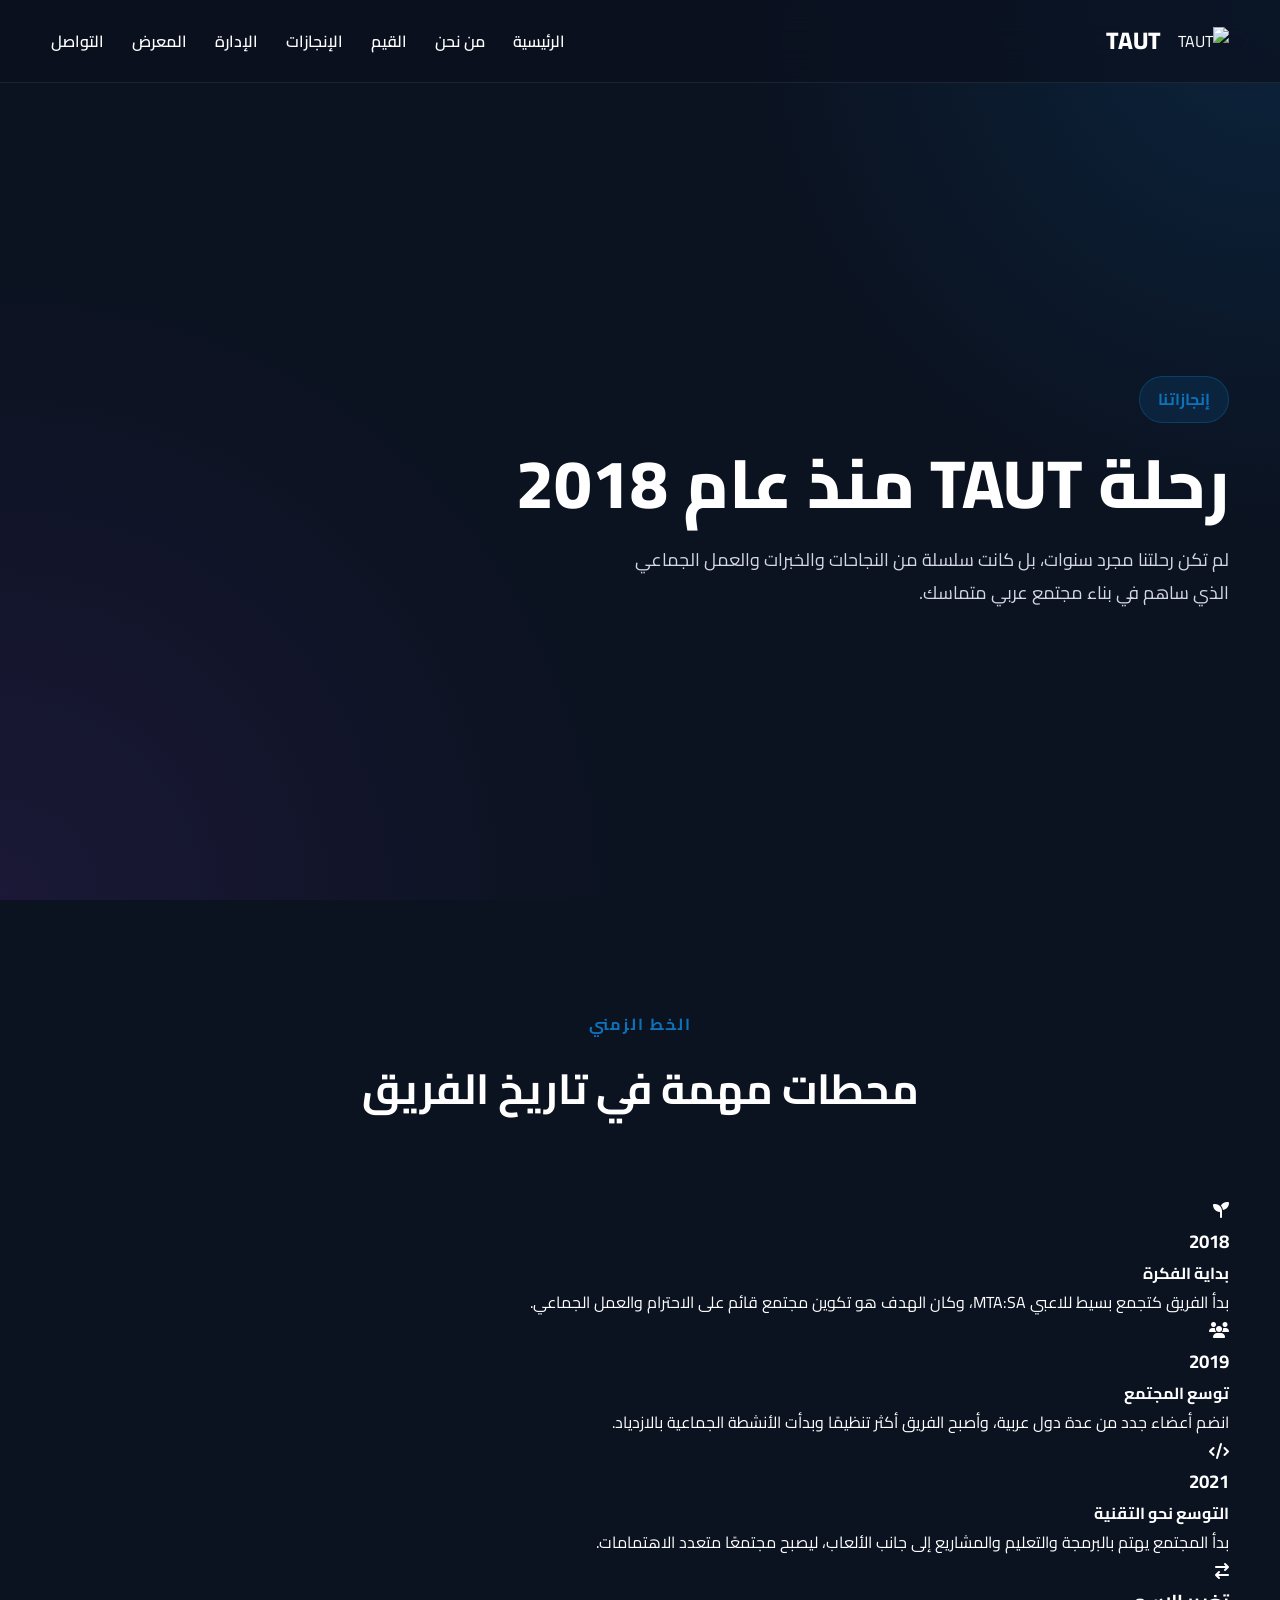
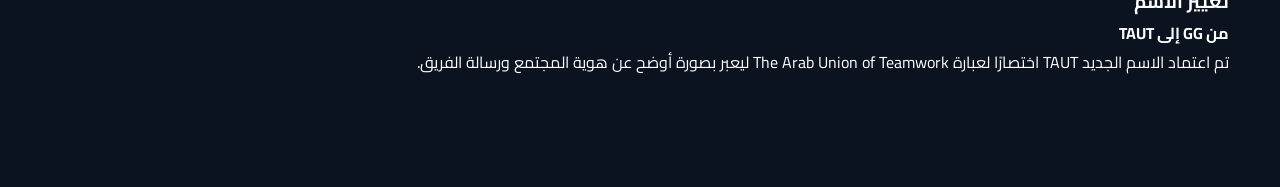
==== achievements.html @ 204c21ec "Create achievements.html" ====
<!DOCTYPE html>
<html lang="ar" dir="rtl">

<head>

    <meta charset="UTF-8">
    <meta name="viewport" content="width=device-width, initial-scale=1.0">

    <title>الإنجازات | TAUT International Team</title>

    <meta name="description"
        content="تعرف على مسيرة وإنجازات فريق TAUT International Team منذ تأسيسه عام 2018.">

    <link rel="icon" href="assets/images/logo.png">

    <link rel="stylesheet"
        href="https://cdnjs.cloudflare.com/ajax/libs/font-awesome/6.7.2/css/all.min.css">

    <link rel="preconnect" href="https://fonts.googleapis.com">

    <link rel="preconnect" href="https://fonts.gstatic.com" crossorigin>

    <link href="https://fonts.googleapis.com/css2?family=Cairo:wght@300;400;500;600;700;800&display=swap"
        rel="stylesheet">

    <link rel="stylesheet" href="assets/css/style.css">
    <link rel="stylesheet" href="assets/css/responsive.css">

</head>

<body>

<header>

    <div class="container">

        <a href="index.html" class="logo">

            <img src="assets/images/logo.png" alt="TAUT">

            <span>TAUT</span>

        </a>

        <nav>

            <ul>

                <li><a href="index.html">الرئيسية</a></li>

                <li><a href="about.html">من نحن</a></li>

                <li><a href="values.html">القيم</a></li>

                <li><a class="active" href="achievements.html">الإنجازات</a></li>

                <li><a href="team.html">الإدارة</a></li>

                <li><a href="gallery.html">المعرض</a></li>

                <li><a href="contact.html">التواصل</a></li>

            </ul>

        </nav>

    </div>

</header>

<section class="hero small-hero">

    <div class="container">

        <div class="hero-text">

            <span class="badge">إنجازاتنا</span>

            <h1>رحلة TAUT منذ عام 2018</h1>

            <p>

                لم تكن رحلتنا مجرد سنوات، بل كانت سلسلة من
                النجاحات والخبرات والعمل الجماعي الذي ساهم
                في بناء مجتمع عربي متماسك.

            </p>

        </div>

    </div>

</section>

<section class="section">

<div class="container">

<div class="section-title">

<span>الخط الزمني</span>

<h2>محطات مهمة في تاريخ الفريق</h2>

</div>

<div class="timeline">

<div class="timeline-item">

<div class="timeline-icon">

<i class="fa-solid fa-seedling"></i>

</div>

<div class="timeline-content">

<h3>2018</h3>

<h4>بداية الفكرة</h4>

<p>

بدأ الفريق كتجمع بسيط للاعبي MTA:SA،
وكان الهدف هو تكوين مجتمع قائم على
الاحترام والعمل الجماعي.

</p>

</div>

</div>

<div class="timeline-item">

<div class="timeline-icon">

<i class="fa-solid fa-users"></i>

</div>

<div class="timeline-content">

<h3>2019</h3>

<h4>توسع المجتمع</h4>

<p>

انضم أعضاء جدد من عدة دول عربية،
وأصبح الفريق أكثر تنظيمًا وبدأت
الأنشطة الجماعية بالازدياد.

</p>

</div>

</div>

<div class="timeline-item">

<div class="timeline-icon">

<i class="fa-solid fa-code"></i>

</div>

<div class="timeline-content">

<h3>2021</h3>

<h4>التوسع نحو التقنية</h4>

<p>

بدأ المجتمع يهتم بالبرمجة والتعليم
والمشاريع إلى جانب الألعاب،
ليصبح مجتمعًا متعدد الاهتمامات.

</p>

</div>

</div>

<div class="timeline-item">

<div class="timeline-icon">

<i class="fa-solid fa-arrow-right-arrow-left"></i>

</div>

<div class="timeline-content">

<h3>تغيير الاسم</h3>

<h4>من GG إلى TAUT</h4>

<p>

تم اعتماد الاسم الجديد
TAUT اختصارًا لعبارة

The Arab Union of Teamwork

ليعبر بصورة أوضح عن
هوية المجتمع ورسالة الفريق.

</p>

</div>

</div>
---- assets/css/style.css ----
/* ==========================================================
   TAUT International Team
   Main Stylesheet
   ========================================================== */

/* Google Font */

@import url('https://fonts.googleapis.com/css2?family=Cairo:wght@300;400;500;600;700;800&display=swap');

/* ===========================
   Variables
=========================== */

:root{

    --primary:#0E72B8;
    --secondary:#56318C;
    --accent:#7B5BFF;

    --dark:#0B1220;
    --dark-2:#121B2E;

    --white:#ffffff;
    --text:#d4d8e2;
    --gray:#9aa4b8;

    --border:rgba(255,255,255,.08);

    --radius:18px;

    --transition:.35s ease;

    --shadow:
    0 15px 45px rgba(0,0,0,.30);

}

/* ===========================
   Reset
=========================== */

*{

    margin:0;
    padding:0;
    box-sizing:border-box;

}

html{

    scroll-behavior:smooth;

}

body{

    font-family:"Cairo",sans-serif;

    background:var(--dark);

    color:var(--white);

    overflow-x:hidden;

    line-height:1.8;

}

img{

    max-width:100%;

    display:block;

}

a{

    color:inherit;

    text-decoration:none;

}

ul{

    list-style:none;

}

button{

    border:none;

    cursor:pointer;

    font-family:inherit;

}

/* ===========================
   Scrollbar
=========================== */

::-webkit-scrollbar{

    width:11px;

}

::-webkit-scrollbar-track{

    background:#111827;

}

::-webkit-scrollbar-thumb{

    background:linear-gradient(
    180deg,
    var(--primary),
    var(--secondary));

    border-radius:20px;

}

/* ===========================
   Container
=========================== */

.container{

    width:min(1180px,92%);

    margin:auto;

}

/* ===========================
   Sections
=========================== */

.section{

    padding:110px 0;

}

.section-title{

    text-align:center;

    margin-bottom:70px;

}

.section-title span{

    display:inline-block;

    color:var(--primary);

    font-weight:700;

    letter-spacing:2px;

    margin-bottom:12px;

}

.section-title h2{

    font-size:42px;

    margin-bottom:20px;

}

.section-title p{

    max-width:760px;

    margin:auto;

    color:var(--text);

}

/* ===========================
   Buttons
=========================== */

.btn{

    display:inline-flex;

    align-items:center;

    justify-content:center;

    padding:14px 34px;

    border-radius:50px;

    transition:var(--transition);

    font-weight:700;

}

.btn.primary{

    background:linear-gradient(
    90deg,
    var(--primary),
    var(--secondary));

    color:#fff;

}

.btn.secondary{

    border:2px solid var(--primary);

    color:#fff;

}

.btn:hover{

    transform:translateY(-5px);

    box-shadow:0 12px 35px rgba(14,114,184,.35);

}

/* ===========================
   Loader
=========================== */

#loader{

    position:fixed;

    inset:0;

    background:var(--dark);

    display:flex;

    justify-content:center;

    align-items:center;

    z-index:99999;

    transition:.6s;

}

.loader-logo{

    width:130px;

    animation:loaderSpin 3s linear infinite;

}

@keyframes loaderSpin{

    from{

        transform:rotate(0);

    }

    to{

        transform:rotate(360deg);

    }

}

/* ===========================
   Scroll Top
=========================== */

#scrollTop{

    position:fixed;

    right:30px;

    bottom:30px;

    width:52px;

    height:52px;

    border-radius:50%;

    background:linear-gradient(
    135deg,
    var(--primary),
    var(--secondary));

    color:#fff;

    display:flex;

    justify-content:center;

    align-items:center;

    opacity:0;

    visibility:hidden;

    transition:var(--transition);

    z-index:999;

    box-shadow:var(--shadow);

}

#scrollTop.active{

    opacity:1;

    visibility:visible;

}

/* ===========================
   Header
=========================== */

header{

    position:fixed;

    top:0;

    right:0;

    width:100%;

    z-index:999;

    backdrop-filter:blur(18px);

    background:rgba(10,16,30,.70);

    border-bottom:1px solid var(--border);

}

header .container{

    height:82px;

    display:flex;

    justify-content:space-between;

    align-items:center;

}

.logo{

    display:flex;

    align-items:center;

    gap:14px;

}

.logo img{

    width:54px;

}

.logo span{

    font-size:24px;

    font-weight:800;

    color:#fff;

}

nav ul{

    display:flex;

    gap:28px;

}

nav a{

    position:relative;

    font-weight:600;

    transition:var(--transition);

}

nav a::after{

    content:"";

    position:absolute;

    right:0;

    bottom:-8px;

    width:0;

    height:2px;

    background:var(--primary);

    transition:.3s;

}

nav a:hover{

    color:var(--primary);

}

nav a:hover::after{

    width:100%;

}

.header-buttons{

    display:flex;

    align-items:center;

    gap:15px;

}

#themeToggle,
.menu-btn{

    width:48px;

    height:48px;

    border-radius:50%;

    display:flex;

    justify-content:center;

    align-items:center;

    background:rgba(255,255,255,.05);

    color:#fff;

    transition:var(--transition);

}

#themeToggle:hover,
.menu-btn:hover{

    background:var(--primary);

}

.menu-btn{

    display:none;

}
/* ==========================================
   HERO SECTION
========================================== */

.hero{

    position:relative;

    min-height:100vh;

    display:flex;

    align-items:center;

    overflow:hidden;

    padding-top:120px;

    background:
    radial-gradient(circle at top right,#0e72b82f,transparent 35%),
    radial-gradient(circle at bottom left,#56318c35,transparent 40%),
    var(--dark);

}

#particles-js{

    position:absolute;

    inset:0;

    z-index:0;

}

.hero-content{

    position:relative;

    z-index:2;

    display:grid;

    grid-template-columns:repeat(2,1fr);

    align-items:center;

    gap:70px;

}

.hero-text h1{

    font-size:68px;

    line-height:1.2;

    margin:20px 0;

    font-weight:800;

}

.hero-text h1 span{

    background:linear-gradient(
    90deg,
    var(--primary),
    var(--accent));

    -webkit-background-clip:text;

    -webkit-text-fill-color:transparent;

}

.hero-text p{

    color:var(--text);

    font-size:18px;

    max-width:600px;

    margin-bottom:35px;

}

.badge{

    display:inline-block;

    padding:8px 18px;

    border-radius:50px;

    background:rgba(14,114,184,.15);

    color:var(--primary);

    border:1px solid rgba(14,114,184,.35);

    font-weight:700;

}

.hero-buttons{

    display:flex;

    gap:18px;

    margin-top:35px;

}

.hero-image{

    display:flex;

    justify-content:center;

    align-items:center;

}

.hero-image img{

    width:420px;

    filter:
    drop-shadow(0 0 35px rgba(14,114,184,.35));

    animation:floating 5s ease-in-out infinite;

}

@keyframes floating{

    0%{

        transform:translateY(0);

    }

    50%{

        transform:translateY(-18px);

    }

    100%{

        transform:translateY(0);

    }

}

/* ==========================================
   ABOUT
========================================== */

.about-grid{

    display:grid;

    grid-template-columns:1fr 1fr;

    gap:70px;

    align-items:center;

}

.about-image img{

    width:100%;

    border-radius:25px;

    box-shadow:var(--shadow);

}

.about-content h3{

    font-size:34px;

    margin-bottom:20px;

}

.about-content p{

    color:var(--text);

    margin-bottom:35px;

}

.about-boxes{

    display:grid;

    grid-template-columns:repeat(3,1fr);

    gap:20px;

}

.about-boxes .box{

    background:rgba(255,255,255,.04);

    border:1px solid var(--border);

    border-radius:20px;

    padding:30px;

    transition:.35s;

}

.about-boxes .box:hover{

    transform:translateY(-8px);

    border-color:var(--primary);

}

.about-boxes i{

    font-size:34px;

    color:var(--primary);

    margin-bottom:18px;

}

.about-boxes h4{

    margin-bottom:12px;

}

.about-boxes p{

    color:var(--gray);

    font-size:15px;

    margin:0;

}

/* ==========================================
   VISION
========================================== */

.vision{

    background:#0d1728;

}

.vision-grid{

    display:grid;

    grid-template-columns:repeat(2,1fr);

    gap:35px;

}

.vision-card{

    background:rgba(255,255,255,.05);

    border:1px solid var(--border);

    border-radius:22px;

    padding:45px;

    text-align:center;

    transition:.35s;

}

.vision-card:hover{

    transform:translateY(-10px);

    border-color:var(--primary);

    box-shadow:0 20px 45px rgba(0,0,0,.35);

}

.vision-card i{

    font-size:55px;

    color:var(--primary);

    margin-bottom:25px;

}

.vision-card h3{

    margin-bottom:20px;

    font-size:28px;

}

.vision-card p{

    color:var(--text);

}

/* ==========================================
   GOALS
========================================== */

.goals-grid{

    display:grid;

    grid-template-columns:repeat(4,1fr);

    gap:28px;

}

.goal-card{

    background:rgba(255,255,255,.04);

    border:1px solid var(--border);

    border-radius:20px;

    padding:35px;

    text-align:center;

    transition:.35s;

}

.goal-card:hover{

    transform:translateY(-12px);

    border-color:var(--accent);

    box-shadow:0 20px 40px rgba(0,0,0,.30);

}

.goal-card i{

    font-size:50px;

    color:var(--primary);

    margin-bottom:20px;

}

.goal-card h3{

    margin-bottom:15px;

    font-size:24px;

}

.goal-card p{

    color:var(--gray);

    font-size:16px;

}
/* ==========================================
   VALUES
========================================== */

.values{

    background:#0d1728;

}

.values-grid{

    display:grid;

    grid-template-columns:repeat(3,1fr);

    gap:30px;

}

.value-card{

    background:rgba(255,255,255,.05);

    border:1px solid var(--border);

    border-radius:20px;

    padding:40px 30px;

    text-align:center;

    transition:var(--transition);

    position:relative;

    overflow:hidden;

}

.value-card::before{

    content:"";

    position:absolute;

    top:0;

    right:-100%;

    width:100%;

    height:4px;

    background:linear-gradient(
    90deg,
    var(--primary),
    var(--secondary));

    transition:.4s;

}

.value-card:hover::before{

    right:0;

}

.value-card:hover{

    transform:translateY(-10px);

    border-color:var(--primary);

    box-shadow:0 20px 40px rgba(0,0,0,.35);

}

.value-card i{

    font-size:52px;

    color:var(--primary);

    margin-bottom:20px;

}

.value-card h3{

    font-size:24px;

    margin-bottom:15px;

}

.value-card p{

    color:var(--gray);

    font-size:15px;

}

/* ==========================================
   STATISTICS
========================================== */

.statistics{

    padding:90px 0;

    background:

    linear-gradient(

        135deg,

        rgba(14,114,184,.15),

        rgba(86,49,140,.15)

    );

}

.stats-grid{

    display:grid;

    grid-template-columns:repeat(4,1fr);

    gap:30px;

}

.stat{

    background:rgba(255,255,255,.05);

    border:1px solid var(--border);

    border-radius:22px;

    padding:45px 20px;

    text-align:center;

    transition:var(--transition);

}

.stat:hover{

    transform:translateY(-10px);

    border-color:var(--primary);

}

.stat h2{

    font-size:52px;

    color:var(--primary);

    margin-bottom:10px;

    font-weight:800;

}

.stat span{

    color:var(--text);

    font-size:18px;

}

/* ==========================================
   TEAM
========================================== */

.team{

    background:var(--dark);

}

.team-grid{

    display:grid;

    grid-template-columns:repeat(3,1fr);

    gap:35px;

}

.member{

    background:rgba(255,255,255,.05);

    border:1px solid var(--border);

    border-radius:22px;

    text-align:center;

    padding:35px;

    transition:.4s;

}

.member:hover{

    transform:translateY(-12px);

    border-color:var(--primary);

    box-shadow:0 20px 40px rgba(0,0,0,.35);

}

.member img{

    width:140px;

    height:140px;

    margin:auto;

    border-radius:50%;

    border:5px solid rgba(14,114,184,.35);

    margin-bottom:25px;

    object-fit:cover;

}

.member h3{

    font-size:24px;

    margin-bottom:8px;

}

.member span{

    color:var(--primary);

    font-weight:600;

    display:block;

    margin-bottom:20px;

}

.member p{

    color:var(--gray);

    font-size:15px;

    line-height:1.8;

}

.member .social{

    display:flex;

    justify-content:center;

    gap:15px;

    margin-top:20px;

}

.member .social a{

    width:42px;

    height:42px;

    display:flex;

    align-items:center;

    justify-content:center;

    border-radius:50%;

    background:rgba(255,255,255,.08);

    transition:var(--transition);

}

.member .social a:hover{

    background:var(--primary);

    color:#fff;

}
/* ==========================================
   GALLERY
========================================== */

.gallery{

    background:#0d1728;

}

.gallery-grid{

    display:grid;

    grid-template-columns:repeat(3,1fr);

    gap:25px;

}

.gallery-grid img{

    width:100%;

    height:280px;

    object-fit:cover;

    border-radius:20px;

    transition:.4s;

    cursor:pointer;

    border:1px solid var(--border);

}

.gallery-grid img:hover{

    transform:scale(1.05);

    box-shadow:0 20px 45px rgba(0,0,0,.35);

}

/* ==========================================
   CONTACT
========================================== */

.contact-wrapper{

    display:grid;

    grid-template-columns:1fr 1fr;

    gap:50px;

    align-items:start;

}

.contact-info{

    display:flex;

    flex-direction:column;

    gap:25px;

}

.contact-info .item{

    display:flex;

    align-items:center;

    gap:20px;

    background:rgba(255,255,255,.05);

    border:1px solid var(--border);

    padding:25px;

    border-radius:18px;

}

.contact-info .item i{

    width:60px;

    height:60px;

    display:flex;

    justify-content:center;

    align-items:center;

    border-radius:50%;

    background:linear-gradient(
    135deg,
    var(--primary),
    var(--secondary));

    color:#fff;

    font-size:22px;

}

.contact-form{

    background:rgba(255,255,255,.05);

    border:1px solid var(--border);

    border-radius:22px;

    padding:35px;

}

.contact-form input,
.contact-form textarea{

    width:100%;

    padding:16px 20px;

    margin-bottom:18px;

    border:none;

    outline:none;

    border-radius:12px;

    background:#182235;

    color:#fff;

    font-family:inherit;

}

.contact-form textarea{

    resize:vertical;

    min-height:180px;

}

/* ==========================================
   FOOTER
========================================== */

footer{

    background:#08111f;

    padding-top:70px;

}

.footer-grid{

    display:grid;

    grid-template-columns:2fr 1fr 1fr;

    gap:50px;

    padding-bottom:50px;

}

.footer-logo{

    width:90px;

    margin-bottom:20px;

}

.footer-grid p{

    color:var(--gray);

}

.footer-grid h3{

    margin-bottom:20px;

}

.footer-grid ul{

    display:flex;

    flex-direction:column;

    gap:14px;

}

.footer-grid ul a{

    color:var(--gray);

    transition:.3s;

}

.footer-grid ul a:hover{

    color:var(--primary);

}

.social-links{

    display:flex;

    gap:15px;

}

.social-links a{

    width:48px;

    height:48px;

    display:flex;

    justify-content:center;

    align-items:center;

    border-radius:50%;

    background:rgba(255,255,255,.08);

    transition:.35s;

}

.social-links a:hover{

    background:var(--primary);

    transform:translateY(-6px);

}

.copyright{

    text-align:center;

    border-top:1px solid rgba(255,255,255,.08);

    padding:25px;

    color:var(--gray);

}

/* ==========================================
   ANIMATIONS
========================================== */

.fade-up{

    animation:fadeUp .8s ease forwards;

}

@keyframes fadeUp{

    from{

        opacity:0;

        transform:translateY(35px);

    }

    to{

        opacity:1;

        transform:translateY(0);

    }

}

.zoom{

    animation:zoom .7s ease forwards;

}

@keyframes zoom{

    from{

        transform:scale(.9);

        opacity:0;

    }

    to{

        transform:scale(1);

        opacity:1;

    }

}

/* ==========================================
   RESPONSIVE
========================================== */

@media(max-width:1100px){

.hero-content,
.about-grid,
.contact-wrapper,
.footer-grid,
.vision-grid{

grid-template-columns:1fr;

}

.goals-grid,
.values-grid,
.stats-grid,
.team-grid,
.gallery-grid{

grid-template-columns:repeat(2,1fr);

}

.hero{

text-align:center;

}

.hero-buttons{

justify-content:center;

}

.hero-image{

margin-top:40px;

}

}

@media(max-width:768px){

nav{

display:none;

}

.menu-btn{

display:flex;

}

.section-title h2{

font-size:32px;

}

.hero-text h1{

font-size:46px;

}

.about-boxes{

grid-template-columns:1fr;

}

.goals-grid,
.values-grid,
.stats-grid,
.team-grid,
.gallery-grid{

grid-template-columns:1fr;

}

.footer-grid{

text-align:center;

}

.social-links{

justify-content:center;

}

}

@media(max-width:480px){

.section{

padding:70px 0;

}

.hero-text h1{

font-size:36px;

}

.hero-text p{

font-size:16px;

}

.btn{

width:100%;

}

.hero-buttons{

flex-direction:column;

}

.logo span{

font-size:20px;

}

}
---- assets/css/responsive.css ----
/* ==========================================================
   TAUT International Team
   Responsive Styles
========================================================== */

/* ===============================
   Large Devices
================================ */

@media (max-width:1200px){

.container{

width:94%;

}

.hero-content,
.about-grid,
.contact-wrapper{

gap:50px;

}

.hero-text h1{

font-size:58px;

}

}

/* ===============================
   Laptops
================================ */

@media (max-width:992px){

header .container{

height:75px;

}

.hero{

padding-top:140px;

}

.hero-content,
.about-grid,
.vision-grid,
.contact-wrapper,
.footer-grid{

grid-template-columns:1fr;

}

.hero{

text-align:center;

}

.hero-buttons{

justify-content:center;

}

.hero-image{

margin-top:40px;

}

.hero-image img{

width:320px;

}

.goals-grid,
.values-grid,
.stats-grid,
.team-grid,
.gallery-grid{

grid-template-columns:repeat(2,1fr);

}

.about-boxes{

grid-template-columns:repeat(2,1fr);

}

}

/* ===============================
   Tablet
================================ */

@media (max-width:768px){

.menu-btn{

display:flex;

}

nav{

position:fixed;

top:82px;

right:-100%;

width:280px;

height:calc(100vh - 82px);

background:#0b1220;

display:flex;

justify-content:center;

align-items:flex-start;

padding-top:40px;

transition:.4s;

border-left:1px solid rgba(255,255,255,.08);

}

nav.active{

right:0;

}

nav ul{

display:flex;

flex-direction:column;

gap:30px;

text-align:center;

}

nav ul li{

width:100%;

}

nav a{

display:block;

font-size:18px;

}

.hero-text h1{

font-size:46px;

}

.section{

padding:80px 0;

}

.section-title h2{

font-size:34px;

}

.about-boxes{

grid-template-columns:1fr;

}

.goals-grid,
.values-grid,
.stats-grid,
.team-grid,
.gallery-grid{

grid-template-columns:1fr;

}

.stat h2{

font-size:42px;

}

.contact-form{

padding:25px;

}

.footer-grid{

text-align:center;

}

.social-links{

justify-content:center;

}

}

/* ===============================
   Mobile
================================ */

@media (max-width:576px){

header .container{

height:70px;

}

.logo img{

width:45px;

}

.logo span{

font-size:20px;

}

.hero{

padding-top:120px;

}

.hero-text h1{

font-size:36px;

line-height:1.4;

}

.hero-text p{

font-size:16px;

}

.hero-buttons{

flex-direction:column;

gap:15px;

}

.btn{

width:100%;

}

.section-title h2{

font-size:28px;

}

.section-title p{

font-size:15px;

}

.about-content h3{

font-size:28px;

}

.vision-card{

padding:30px;

}

.goal-card{

padding:30px;

}

.value-card{

padding:30px;

}

.member{

padding:25px;

}

.member img{

width:110px;

height:110px;

}

.gallery-grid img{

height:220px;

}

.contact-info .item{

flex-direction:column;

text-align:center;

}

.contact-form input,

.contact-form textarea{

padding:14px;

}

.footer-logo{

margin:auto;

margin-bottom:20px;

}

}

/* ===============================
   Small Mobile
================================ */

@media (max-width:400px){

.hero-text h1{

font-size:30px;

}

.hero-image img{

width:250px;

}

.section{

padding:65px 0;

}

.stat h2{

font-size:34px;

}

.value-card i,

.goal-card i,

.vision-card i{

font-size:42px;

}

}
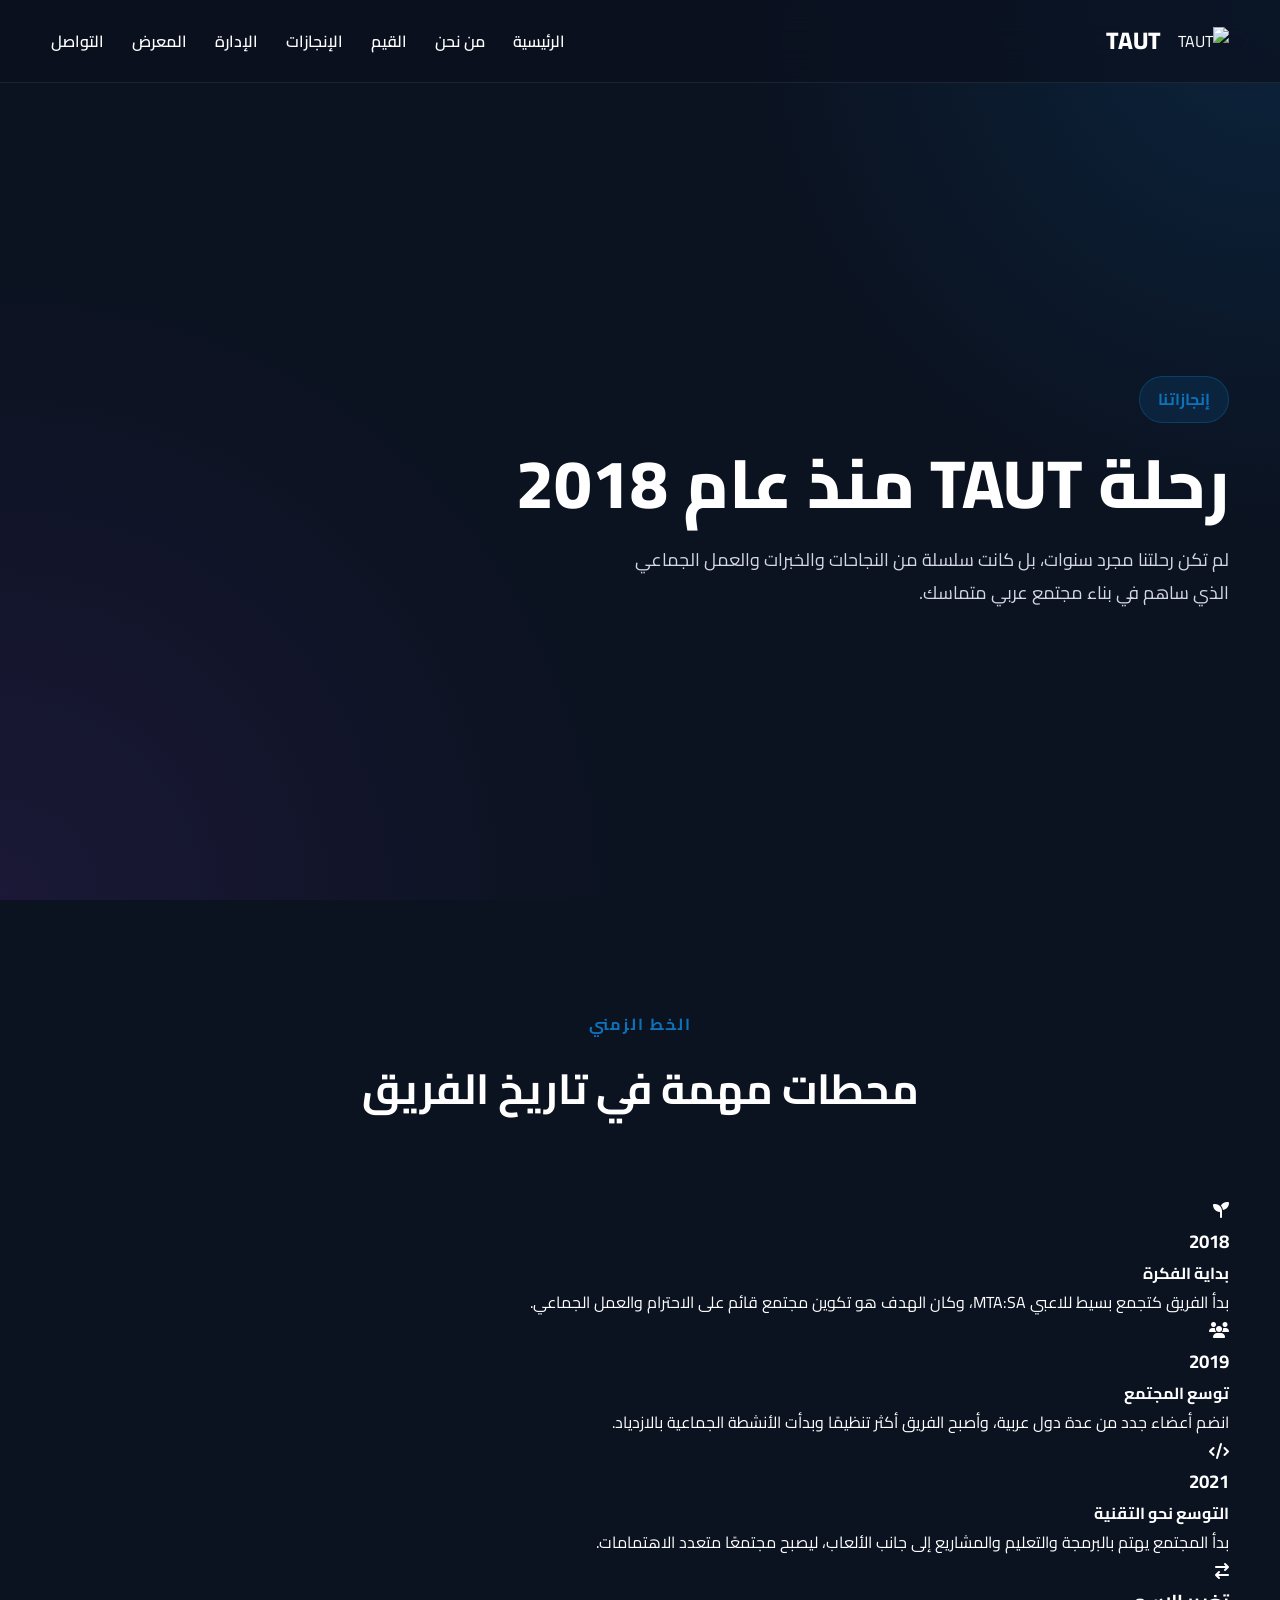
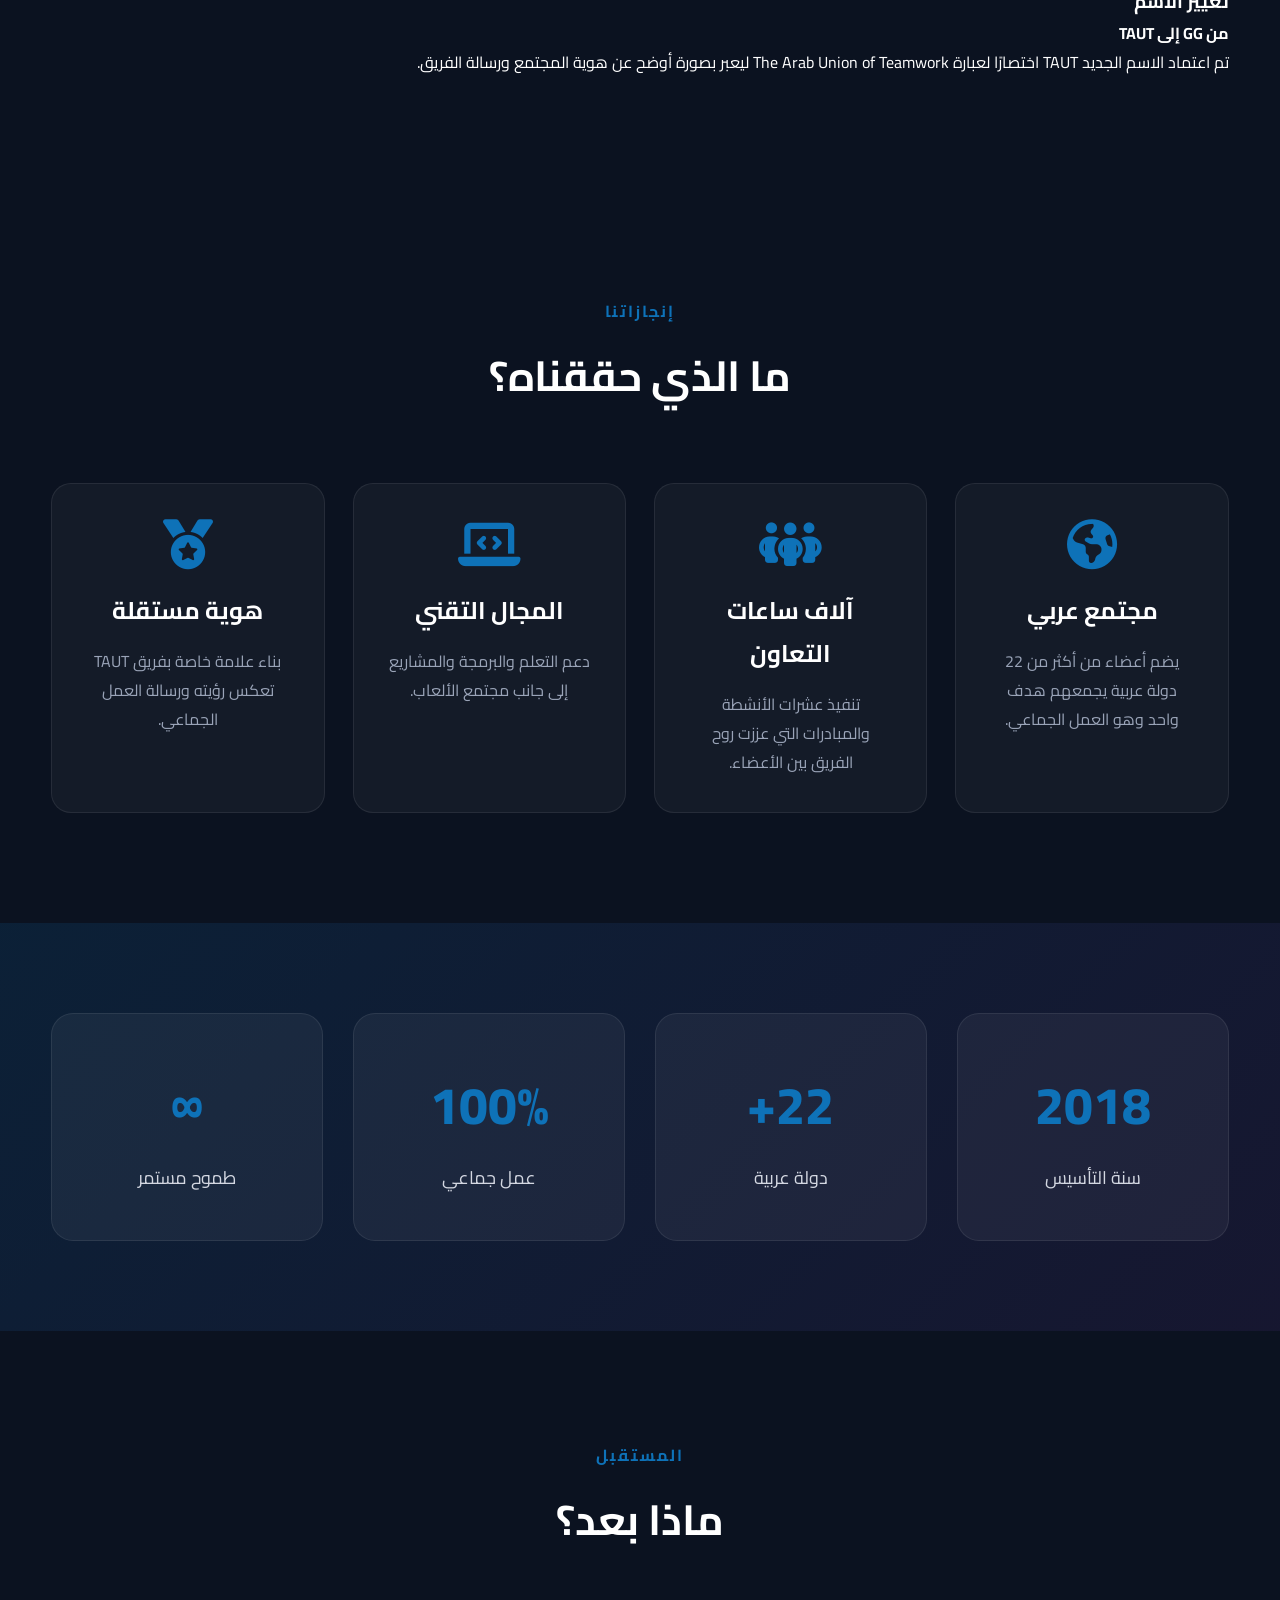
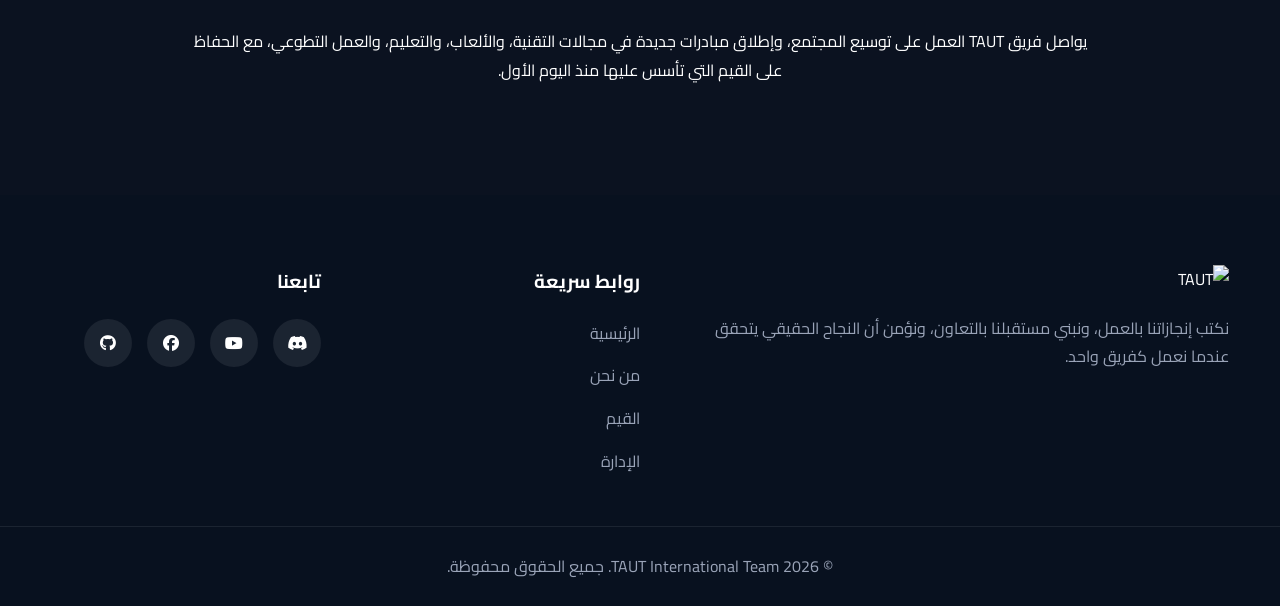
==== commit 284ffeee: "Update achievements.html" ====
--- a/achievements.html
+++ b/achievements.html
@@ -213,3 +213,232 @@
 </div>
 
 </div>
+        </div>
+
+    </div>
+
+</section>
+
+<section class="section">
+
+    <div class="container">
+
+        <div class="section-title">
+
+            <span>إنجازاتنا</span>
+
+            <h2>ما الذي حققناه؟</h2>
+
+        </div>
+
+        <div class="goals-grid">
+
+            <div class="goal-card">
+
+                <i class="fa-solid fa-earth-americas"></i>
+
+                <h3>مجتمع عربي</h3>
+
+                <p>
+
+                    يضم أعضاء من أكثر من 22 دولة عربية
+                    يجمعهم هدف واحد وهو العمل الجماعي.
+
+                </p>
+
+            </div>
+
+            <div class="goal-card">
+
+                <i class="fa-solid fa-people-group"></i>
+
+                <h3>آلاف ساعات التعاون</h3>
+
+                <p>
+
+                    تنفيذ عشرات الأنشطة والمبادرات
+                    التي عززت روح الفريق بين الأعضاء.
+
+                </p>
+
+            </div>
+
+            <div class="goal-card">
+
+                <i class="fa-solid fa-laptop-code"></i>
+
+                <h3>المجال التقني</h3>
+
+                <p>
+
+                    دعم التعلم والبرمجة والمشاريع
+                    إلى جانب مجتمع الألعاب.
+
+                </p>
+
+            </div>
+
+            <div class="goal-card">
+
+                <i class="fa-solid fa-medal"></i>
+
+                <h3>هوية مستقلة</h3>
+
+                <p>
+
+                    بناء علامة خاصة بفريق TAUT
+                    تعكس رؤيته ورسالة العمل الجماعي.
+
+                </p>
+
+            </div>
+
+        </div>
+
+    </div>
+
+</section>
+
+<section class="statistics">
+
+    <div class="container">
+
+        <div class="stats-grid">
+
+            <div class="stat">
+
+                <h2>2018</h2>
+
+                <span>سنة التأسيس</span>
+
+            </div>
+
+            <div class="stat">
+
+                <h2>22+</h2>
+
+                <span>دولة عربية</span>
+
+            </div>
+
+            <div class="stat">
+
+                <h2>100%</h2>
+
+                <span>عمل جماعي</span>
+
+            </div>
+
+            <div class="stat">
+
+                <h2>∞</h2>
+
+                <span>طموح مستمر</span>
+
+            </div>
+
+        </div>
+
+    </div>
+
+</section>
+
+<section class="section">
+
+    <div class="container">
+
+        <div class="section-title">
+
+            <span>المستقبل</span>
+
+            <h2>ماذا بعد؟</h2>
+
+        </div>
+
+        <p style="text-align:center;max-width:900px;margin:auto;">
+
+            يواصل فريق TAUT العمل على توسيع المجتمع،
+            وإطلاق مبادرات جديدة في مجالات التقنية،
+            والألعاب، والتعليم، والعمل التطوعي،
+            مع الحفاظ على القيم التي تأسس عليها منذ
+            اليوم الأول.
+
+        </p>
+
+    </div>
+
+</section>
+
+<footer>
+
+    <div class="container footer-grid">
+
+        <div>
+
+            <img src="assets/images/logo.png"
+                 class="footer-logo"
+                 alt="TAUT">
+
+            <p>
+
+                نكتب إنجازاتنا بالعمل،
+                ونبني مستقبلنا بالتعاون،
+                ونؤمن أن النجاح الحقيقي
+                يتحقق عندما نعمل كفريق واحد.
+
+            </p>
+
+        </div>
+
+        <div>
+
+            <h3>روابط سريعة</h3>
+
+            <ul>
+
+                <li><a href="index.html">الرئيسية</a></li>
+
+                <li><a href="about.html">من نحن</a></li>
+
+                <li><a href="values.html">القيم</a></li>
+
+                <li><a href="team.html">الإدارة</a></li>
+
+            </ul>
+
+        </div>
+
+        <div>
+
+            <h3>تابعنا</h3>
+
+            <div class="social-links">
+
+                <a href="#"><i class="fab fa-discord"></i></a>
+
+                <a href="#"><i class="fab fa-youtube"></i></a>
+
+                <a href="#"><i class="fab fa-facebook"></i></a>
+
+                <a href="#"><i class="fab fa-github"></i></a>
+
+            </div>
+
+        </div>
+
+    </div>
+
+    <div class="copyright">
+
+        © 2026 TAUT International Team.
+        جميع الحقوق محفوظة.
+
+    </div>
+
+</footer>
+
+<script src="assets/js/script.js"></script>
+
+</body>
+
+</html>
